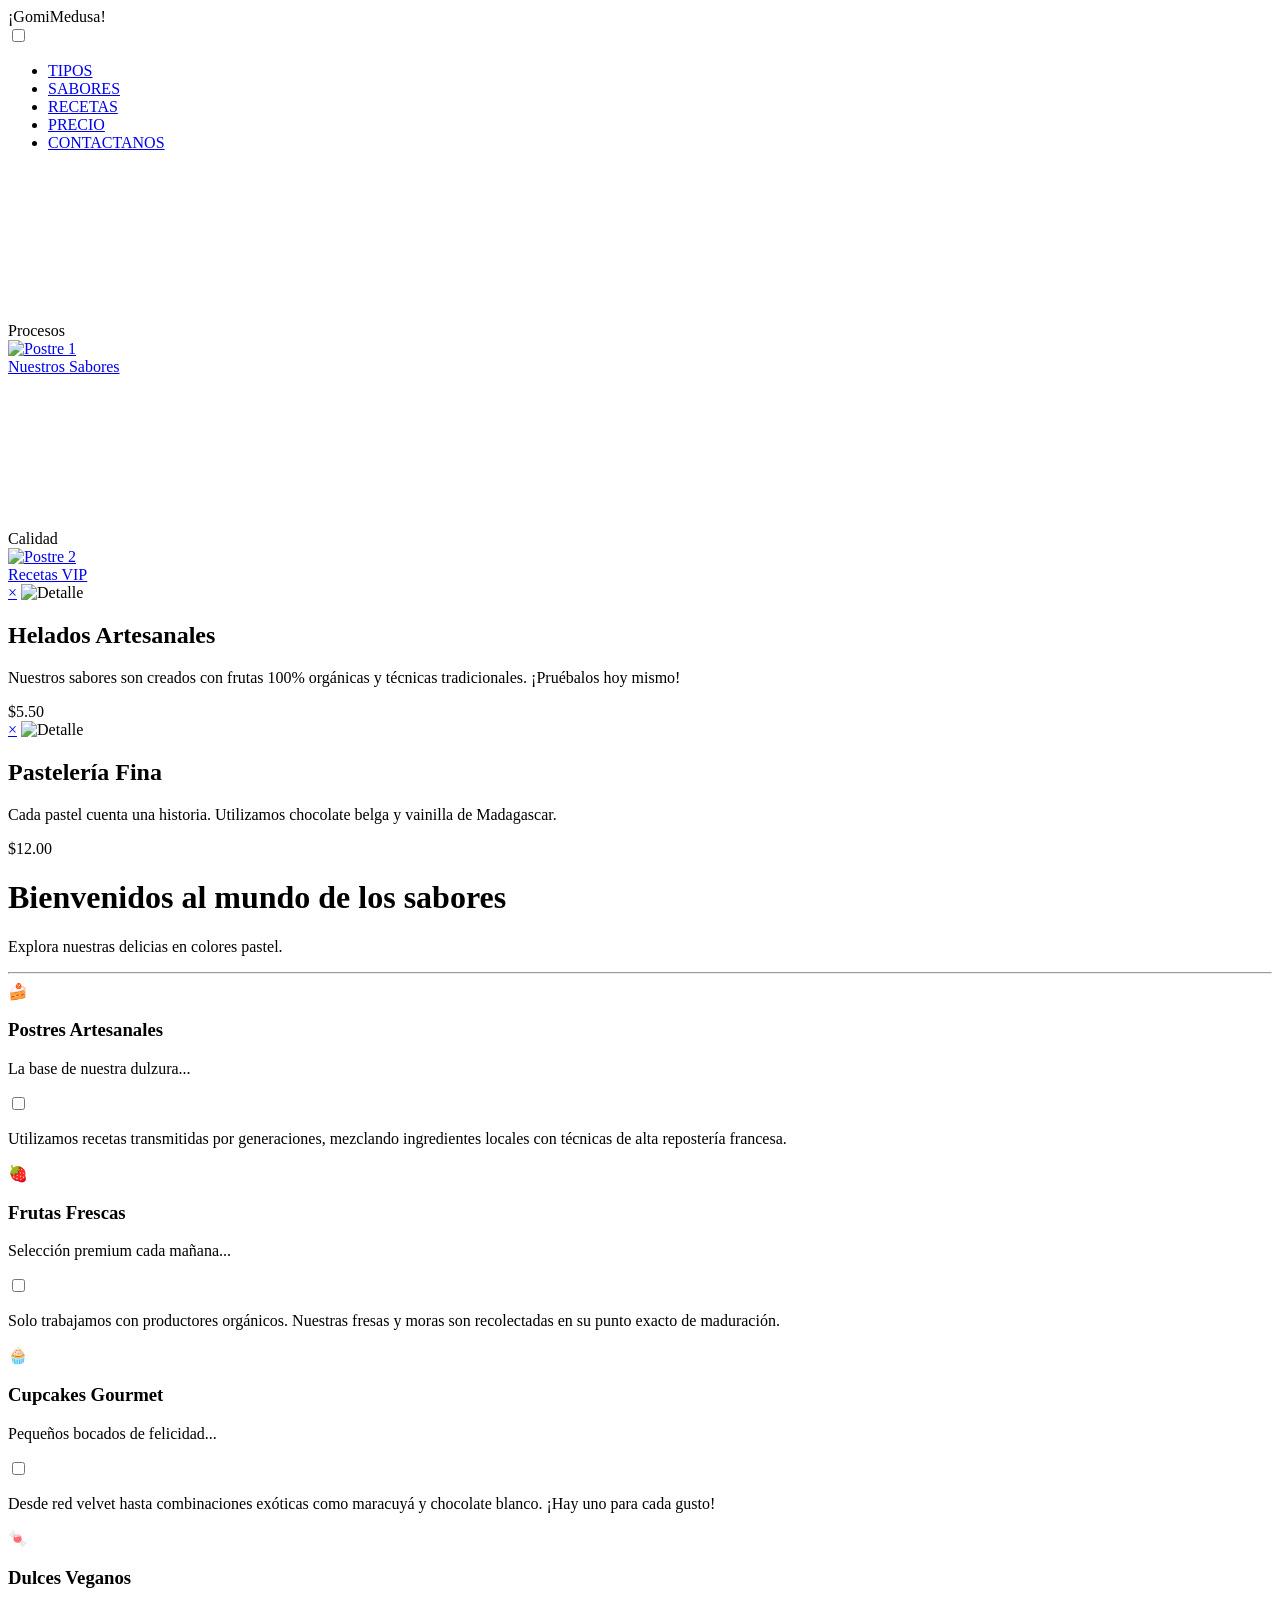
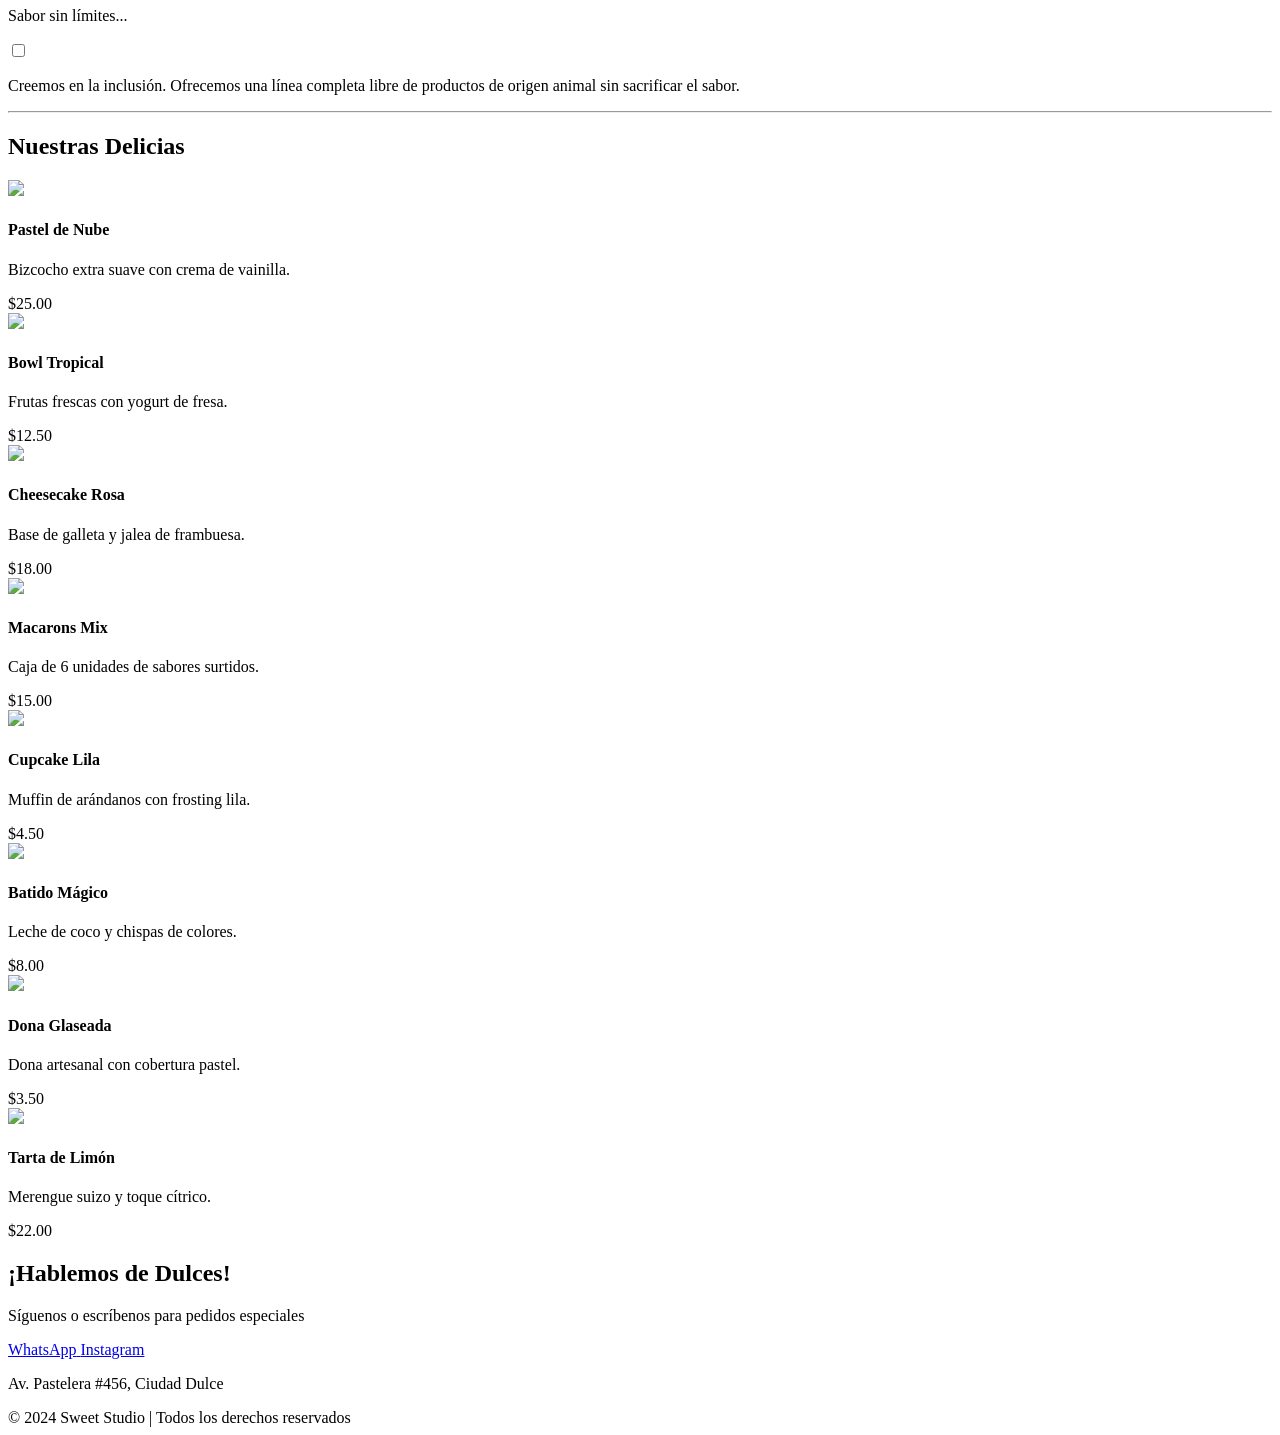
==== index.html @ b32e7e7f "Add files via upload" ====
<!DOCTYPE html>
<html lang="es">
<head>
    <meta charset="UTF-8">
    <meta name="viewport" content="width=device-width, initial-scale=1.0">
    <title>Menú Pastel Mágico</title>
    <link rel="stylesheet" href="styles.css">
    <!-- Importamos una fuente divertida de Google Fonts -->
    <link href="https://fonts.googleapis.com/css2?family=Fredoka+One&family=Quicksand:wght@500&display=swap" rel="stylesheet">
        <link rel="stylesheet" href="CSS/estilo.css">
    <link rel="stylesheet" href="CSS/banner.css">
    <link rel="stylesheet" href="CSS/menu.css">
    <link rel="stylesheet" href="CSS/hr.css">
    <link rel="stylesheet" href="CSS/piedepagina.css">
    <link rel="stylesheet" href="CSS/productos.css">
</head>
<body>

    <nav class="navbar">
        <div class="logo">¡GomiMedusa!</div>
        
        <!-- Checkbox para el menú móvil (Hack sin JS) -->
        <input type="checkbox" id="menu-toggle" class="menu-toggle">
        <label for="menu-toggle" class="hamburger">
            <span></span>
            <span></span>
            <span></span>
        </label>

        <ul class="nav-links">
            <li style="--i:1"><a href="#">TIPOS</a></li>
            <li style="--i:2"><a href="#">SABORES</a></li>
            <li style="--i:3"><a href="#">RECETAS</a></li>
            <li style="--i:4"><a href="#">PRECIO</a></li>
            <li style="--i:5"><a href="#" class="contact-btn">CONTACTANOS</a></li>
        </ul>
    </nav>


    <section class="banner-container">
    <div class="banner-item video-item">
        <video autoplay muted loop>
            <source src="videos/videoplayback (1).mp4" type="video/mp4">
        </video>
        <div class="overlay-text">Procesos</div>
    </div>

    <a href="#modal1" class="banner-item img-item">
        <img src="IMAGENES/AVQLX7PXYNBR5PNRM52OFJVUTY.jpg" alt="Postre 1">
        <div class="overlay-text">Nuestros Sabores</div>
    </a>

    <div class="banner-item video-item">
        <video autoplay muted loop>
            <source src="videos/videoplayback.mp4" type="video/mp4">
        </video>
        <div class="overlay-text">Calidad</div>
    </div>

    <a href="#modal2" class="banner-item img-item">
        <img src="IMAGENES/pick-and-mix-171342_1920.jpg" alt="Postre 2">
        <div class="overlay-text">Recetas VIP</div>
    </a>
</section>

<div id="modal1" class="modal-overlay">
    <div class="modal-content">
        <a href="#" class="close-btn">&times;</a>
        <img src="IMAGENES/AVQLX7PXYNBR5PNRM52OFJVUTY.jpg" alt="Detalle">
        <div class="modal-text">
            <h2>Helados Artesanales</h2>
            <p>Nuestros sabores son creados con frutas 100% orgánicas y técnicas tradicionales. ¡Pruébalos hoy mismo!</p>
            <span class="price-tag">$5.50</span>
        </div>
    </div>
</div>

<div id="modal2" class="modal-overlay">
    <div class="modal-content">
        <a href="#" class="close-btn">&times;</a>
        <img src="IMAGENES/pick-and-mix-171342_1920.jpg" alt="Detalle">
        <div class="modal-text">
            <h2>Pastelería Fina</h2>
            <p>Cada pastel cuenta una historia. Utilizamos chocolate belga y vainilla de Madagascar.</p>
            <span class="price-tag">$12.00</span>
        </div>
    </div>
</div>

    <header class="hero">
        <h1>Bienvenidos al mundo de los sabores</h1>
        <p>Explora nuestras delicias en colores pastel.</p>
    </header>

    <!-- Separador divertido -->
<hr class="separator-candy">

<!-- Sección de Información en Grilla -->
<section class="info-grid">
    <!-- Apartado 1 -->
    <div class="info-card">
        <div class="card-icon">🍰</div>
        <h3>Postres Artesanales</h3>
        <p class="preview-text">La base de nuestra dulzura...</p>
        
        <input type="checkbox" id="read-more-1" class="read-more-state">
        <div class="more-content">
            <p>Utilizamos recetas transmitidas por generaciones, mezclando ingredientes locales con técnicas de alta repostería francesa.</p>
        </div>
        
        <label for="read-more-1" class="read-more-trigger"></label>
    </div>

    <!-- Apartado 2 -->
    <div class="info-card">
        <div class="card-icon">🍓</div>
        <h3>Frutas Frescas</h3>
        <p class="preview-text">Selección premium cada mañana...</p>
        
        <input type="checkbox" id="read-more-2" class="read-more-state">
        <div class="more-content">
            <p>Solo trabajamos con productores orgánicos. Nuestras fresas y moras son recolectadas en su punto exacto de maduración.</p>
        </div>
        
        <label for="read-more-2" class="read-more-trigger"></label>
    </div>

    <!-- Apartado 3 -->
    <div class="info-card">
        <div class="card-icon">🧁</div>
        <h3>Cupcakes Gourmet</h3>
        <p class="preview-text">Pequeños bocados de felicidad...</p>
        
        <input type="checkbox" id="read-more-3" class="read-more-state">
        <div class="more-content">
            <p>Desde red velvet hasta combinaciones exóticas como maracuyá y chocolate blanco. ¡Hay uno para cada gusto!</p>
        </div>
        
        <label for="read-more-3" class="read-more-trigger"></label>
    </div>

    <!-- Apartado 4 -->
    <div class="info-card">
        <div class="card-icon">🍬</div>
        <h3>Dulces Veganos</h3>
        <p class="preview-text">Sabor sin límites...</p>
        
        <input type="checkbox" id="read-more-4" class="read-more-state">
        <div class="more-content">
            <p>Creemos en la inclusión. Ofrecemos una línea completa libre de productos de origen animal sin sacrificar el sabor.</p>
        </div>
        
        <label for="read-more-4" class="read-more-trigger"></label>
    </div>
</section>
    <!-- Separador divertido -->
<hr class="separator-candy">

<section class="product-showcase">
    <h2 class="section-title">Nuestras Delicias</h2>
    
    <div class="products-grid">
        <!-- Producto 1 -->
        <div class="product-card">
            <div class="product-img">
                <img src="IMAGENES/gomi asidas.jpg">
            </div>
            <div class="product-info">
                <h4>Pastel de Nube</h4>
                <p>Bizcocho extra suave con crema de vainilla.</p>
                <span class="price">$25.00</span>
            </div>
        </div>

        <!-- Producto 2 -->
        <div class="product-card">
            <div class="product-img">
                <img src="IMAGENES/gomi azucar.jpg">
            </div>
            <div class="product-info">
                <h4>Bowl Tropical</h4>
                <p>Frutas frescas con yogurt de fresa.</p>
                <span class="price">$12.50</span>
            </div>
        </div>

        <!-- Producto 3 -->
        <div class="product-card">
            <div class="product-img">
                <img src="IMAGENES/gomi chamoy.jpg">
            </div>
            <div class="product-info">
                <h4>Cheesecake Rosa</h4>
                <p>Base de galleta y jalea de frambuesa.</p>
                <span class="price">$18.00</span>
            </div>
        </div>

        <!-- Producto 4 -->
        <div class="product-card">
            <div class="product-img">
                <img src="IMAGENES/gomi enchiladas.jpg">
            </div>
            <div class="product-info">
                <h4>Macarons Mix</h4>
                <p>Caja de 6 unidades de sabores surtidos.</p>
                <span class="price">$15.00</span>
            </div>
        </div>

        <!-- Producto 5 -->
        <div class="product-card">
            <div class="product-img">
                <img src="IMAGENES/gomi panditas.jpg">
            </div>
            <div class="product-info">
                <h4>Cupcake Lila</h4>
                <p>Muffin de arándanos con frosting lila.</p>
                <span class="price">$4.50</span>
            </div>
        </div>

        <!-- Producto 6 -->
        <div class="product-card">
            <div class="product-img">
                <img src="IMAGENES/gomi pelables.jpg">
            </div>
            <div class="product-info">
                <h4>Batido Mágico</h4>
                <p>Leche de coco y chispas de colores.</p>
                <span class="price">$8.00</span>
            </div>
        </div>

        <!-- Producto 7 -->
        <div class="product-card">
            <div class="product-img">
                <img src="IMAGENES/gomi pinguino.jpg">
            </div>
            <div class="product-info">
                <h4>Dona Glaseada</h4>
                <p>Dona artesanal con cobertura pastel.</p>
                <span class="price">$3.50</span>
            </div>
        </div>

        <!-- Producto 8 -->
        <div class="product-card">
            <div class="product-img">
                <img src="IMAGENES/gomi rueda.jpg">
            </div>
            <div class="product-info">
                <h4>Tarta de Limón</h4>
                <p>Merengue suizo y toque cítrico.</p>
                <span class="price">$22.00</span>
            </div>
        </div>
    </div>
</section>

<footer class="footer-social">
        <div class="footer-content">
            <h2 class="footer-title">¡Hablemos de Dulces!</h2>
            <p>Síguenos o escríbenos para pedidos especiales</p>
            
            <div class="social-grid">
                <!-- WhatsApp -->
                <a href="https://wa.me/1234567890" target="_blank" class="social-bubble whatsapp">
                    <i class="fab fa-whatsapp"></i>
                    <span>WhatsApp</span>
                </a>

                <!-- Instagram -->
                <a href="https://instagram.com/tu_usuario" target="_blank" class="social-bubble instagram">
                    <i class="fab fa-instagram"></i>
                    <span>Instagram</span>
                </a>
            </div>
            
            <div class="footer-info">
                <p><i class="fas fa-map-marker-alt"></i> Av. Pastelera #456, Ciudad Dulce</p>
            </div>
        </div>
        
        <div class="footer-copy">
            &copy; 2024 Sweet Studio | Todos los derechos reservados
        </div>
    </footer>

</body>
</html>
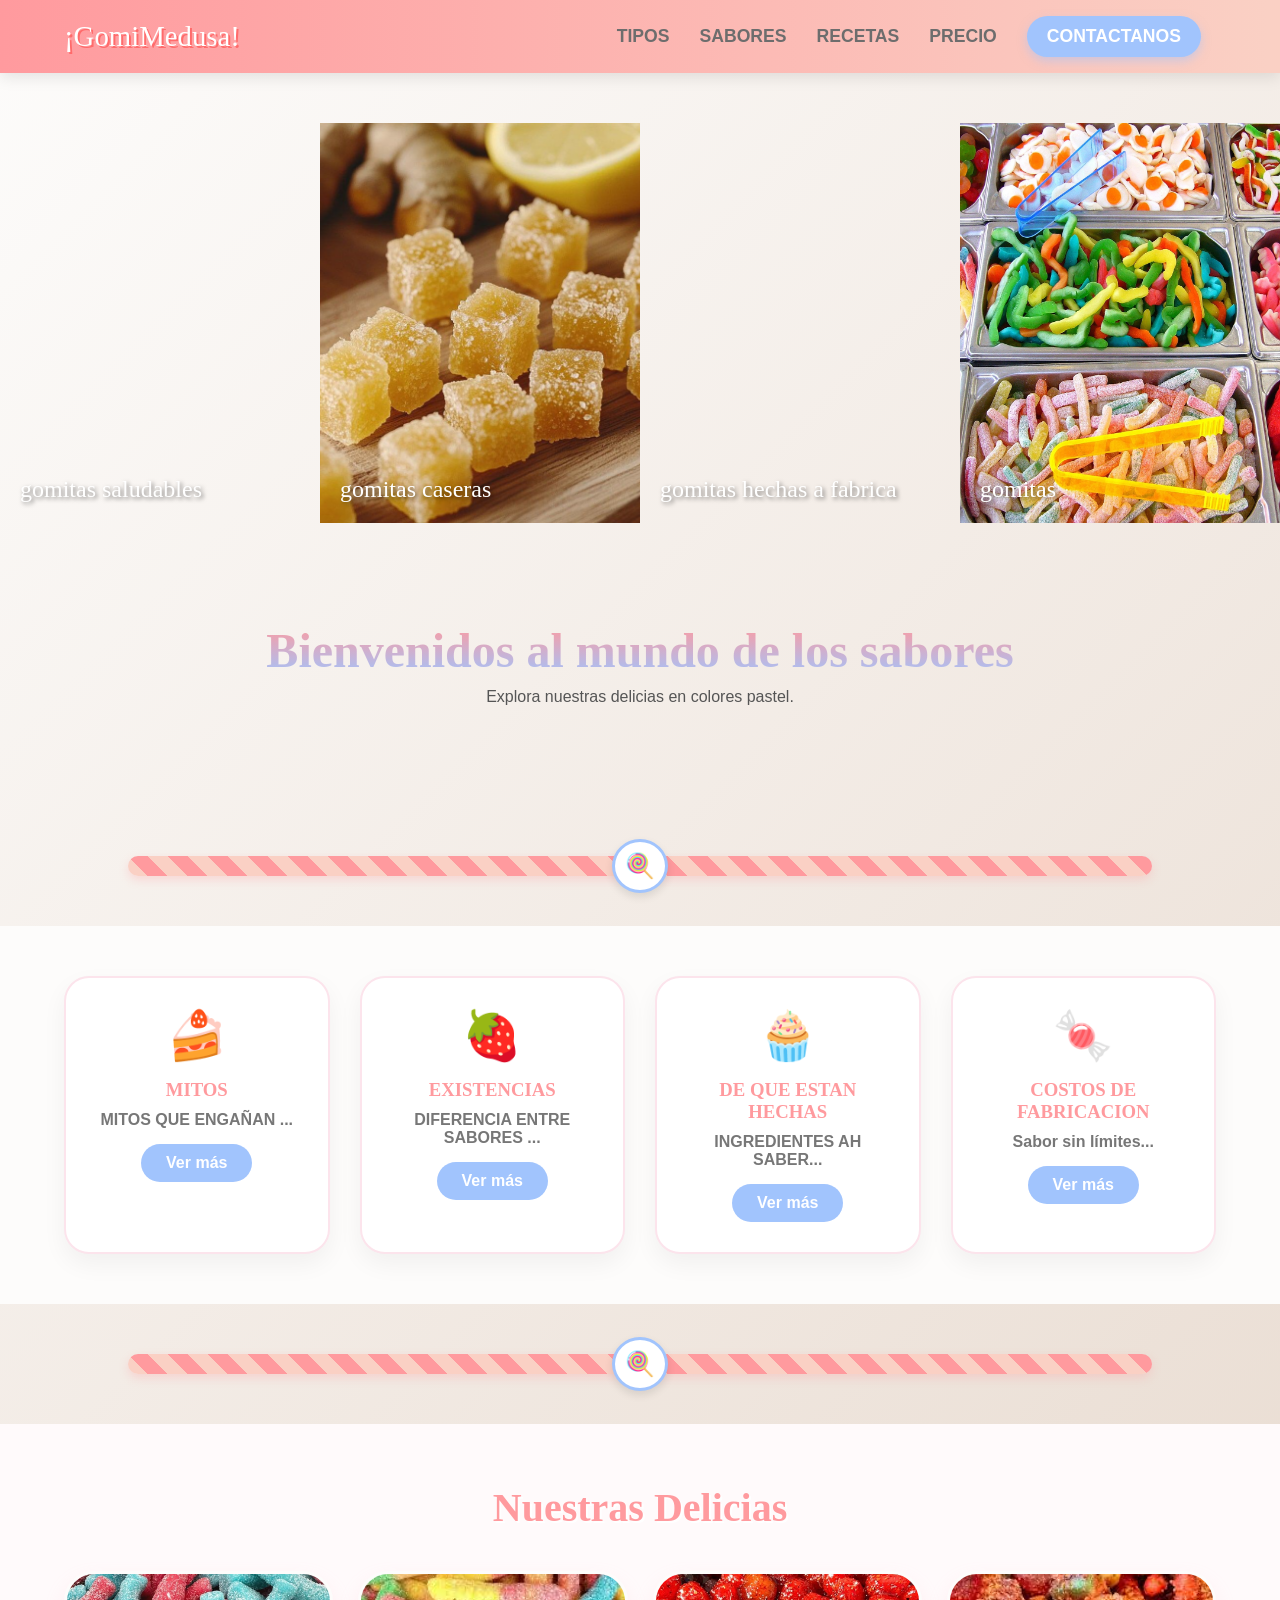
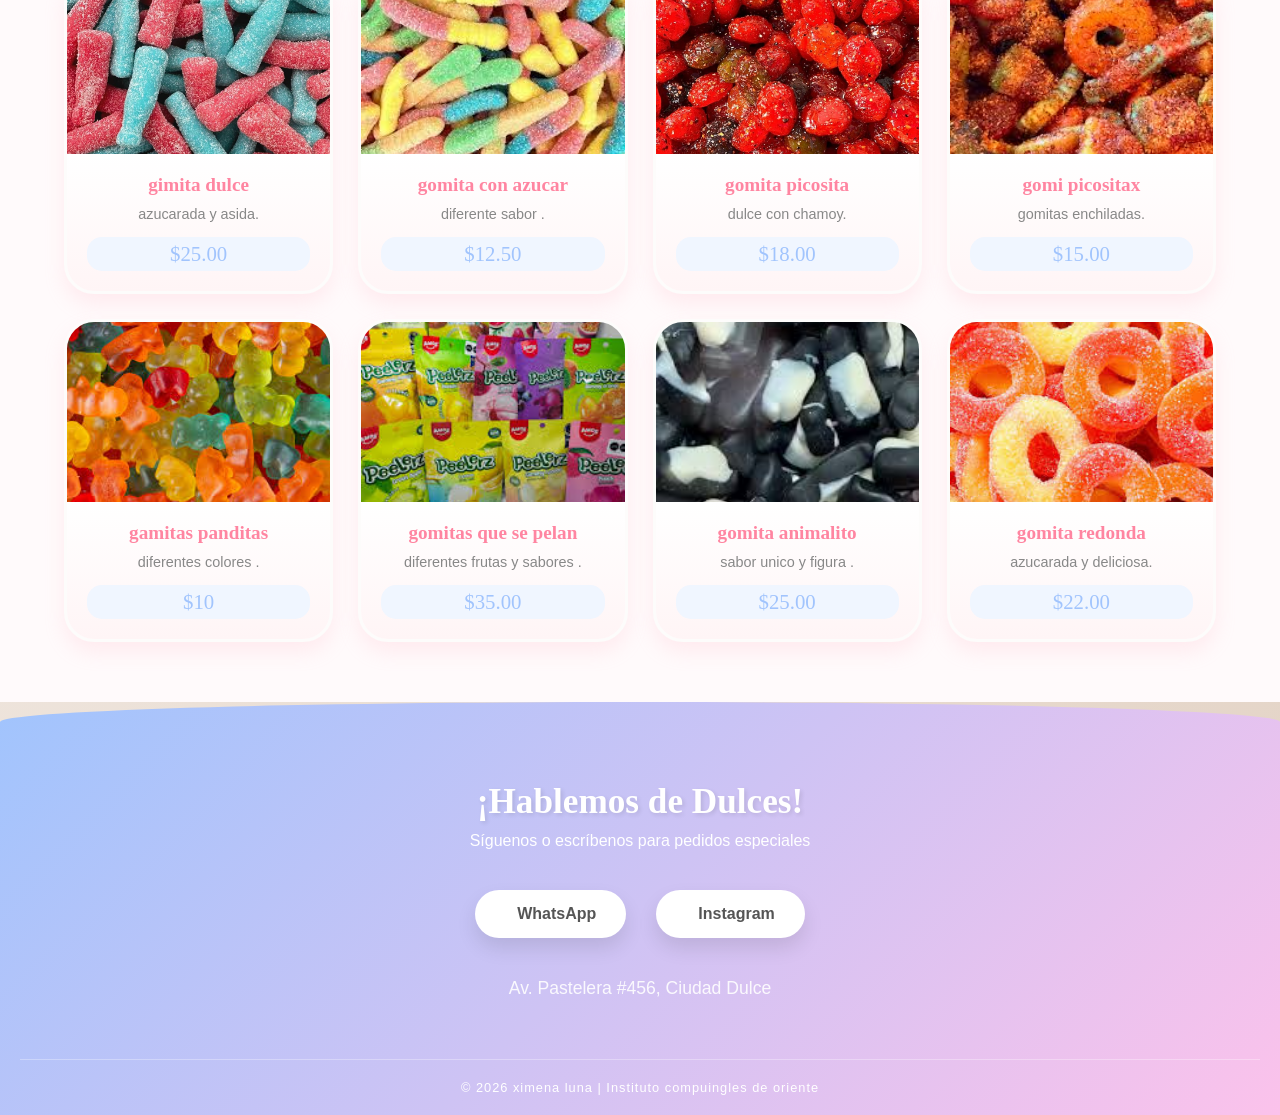
==== commit e7297afb: "Add files via upload" ====
--- a/index.html
+++ b/index.html
@@ -42,24 +42,24 @@
         <video autoplay muted loop>
             <source src="videos/videoplayback (1).mp4" type="video/mp4">
         </video>
-        <div class="overlay-text">Procesos</div>
+        <div class="overlay-text">gomitas saludables</div>
     </div>
 
     <a href="#modal1" class="banner-item img-item">
         <img src="IMAGENES/AVQLX7PXYNBR5PNRM52OFJVUTY.jpg" alt="Postre 1">
-        <div class="overlay-text">Nuestros Sabores</div>
+        <div class="overlay-text">gomitas caseras</div>
     </a>
 
     <div class="banner-item video-item">
         <video autoplay muted loop>
-            <source src="videos/videoplayback.mp4" type="video/mp4">
+            <source src="videos/videoplayback (6).mp4" type="video/mp4">
         </video>
-        <div class="overlay-text">Calidad</div>
+        <div class="overlay-text">gomitas hechas a fabrica</div>
     </div>
 
     <a href="#modal2" class="banner-item img-item">
         <img src="IMAGENES/pick-and-mix-171342_1920.jpg" alt="Postre 2">
-        <div class="overlay-text">Recetas VIP</div>
+        <div class="overlay-text">gomitas</div>
     </a>
 </section>
 
@@ -68,9 +68,8 @@
         <a href="#" class="close-btn">&times;</a>
         <img src="IMAGENES/AVQLX7PXYNBR5PNRM52OFJVUTY.jpg" alt="Detalle">
         <div class="modal-text">
-            <h2>Helados Artesanales</h2>
-            <p>Nuestros sabores son creados con frutas 100% orgánicas y técnicas tradicionales. ¡Pruébalos hoy mismo!</p>
-            <span class="price-tag">$5.50</span>
+            <h2>gomitas saludables</h2>
+            <p>Las gomitas nutritivas son suplementos masticables elaborados con grenetina o pectina vegetal</p>
         </div>
     </div>
 </div>
@@ -80,9 +79,8 @@
         <a href="#" class="close-btn">&times;</a>
         <img src="IMAGENES/pick-and-mix-171342_1920.jpg" alt="Detalle">
         <div class="modal-text">
-            <h2>Pastelería Fina</h2>
-            <p>Cada pastel cuenta una historia. Utilizamos chocolate belga y vainilla de Madagascar.</p>
-            <span class="price-tag">$12.00</span>
+            <h2>gomitas</h2>
+            <p>las gomitas son un dulce mas popular fabricadas principalmemte con grenetina,jarabes frutales.</p>
         </div>
     </div>
 </div>
@@ -100,12 +98,18 @@
     <!-- Apartado 1 -->
     <div class="info-card">
         <div class="card-icon">🍰</div>
-        <h3>Postres Artesanales</h3>
-        <p class="preview-text">La base de nuestra dulzura...</p>
+        <h3>MITOS</h3>
+        <p class="preview-text">MITOS QUE ENGAÑAN ...</p>
         
         <input type="checkbox" id="read-more-1" class="read-more-state">
         <div class="more-content">
-            <p>Utilizamos recetas transmitidas por generaciones, mezclando ingredientes locales con técnicas de alta repostería francesa.</p>
+            <p>ESTAN HECHAS DE HERRADURAS,PEZUÑAS Y CUERNOS DE CABALLO.</p>
+
+            <p>SI TE TRAGAS UNA GOMITA SE TE PEGA EN EL ESTOMAGO POR AÑOS.</p>
+
+            <P>EL COLOR ROJO SE SACA DE ESCARABAJOS MACHACADOS.</P>
+
+            <P>NINGUNA GOMITA ES APTA PARA VEGETARIANOS.</P>
         </div>
         
         <label for="read-more-1" class="read-more-trigger"></label>
@@ -114,12 +118,18 @@
     <!-- Apartado 2 -->
     <div class="info-card">
         <div class="card-icon">🍓</div>
-        <h3>Frutas Frescas</h3>
-        <p class="preview-text">Selección premium cada mañana...</p>
+        <h3>EXISTENCIAS</h3>
+        <p class="preview-text">DIFERENCIA ENTRE SABORES ...</p>
         
         <input type="checkbox" id="read-more-2" class="read-more-state">
         <div class="more-content">
-            <p>Solo trabajamos con productores orgánicos. Nuestras fresas y moras son recolectadas en su punto exacto de maduración.</p>
+            <p>CLASICAS DE GRENETINA.</p>
+
+            <P>DE PECTINA O ALMIDON.</P>
+
+            <P>ACIDITAS/SOUR.</P>
+
+            <P>ENCHILADAS.</P>
         </div>
         
         <label for="read-more-2" class="read-more-trigger"></label>
@@ -128,12 +138,18 @@
     <!-- Apartado 3 -->
     <div class="info-card">
         <div class="card-icon">🧁</div>
-        <h3>Cupcakes Gourmet</h3>
-        <p class="preview-text">Pequeños bocados de felicidad...</p>
+        <h3>DE QUE ESTAN HECHAS </h3>
+        <p class="preview-text">INGREDIENTES AH SABER...</p>
         
         <input type="checkbox" id="read-more-3" class="read-more-state">
         <div class="more-content">
-            <p>Desde red velvet hasta combinaciones exóticas como maracuyá y chocolate blanco. ¡Hay uno para cada gusto!</p>
+            <p>GRENETINA</p>
+
+            <p>AZUCAR Y JARABE DE MAIZ.</p>
+
+            <p>AGUA.</p>
+
+            <P>ACIDO CITRICO O MALIACO.</P>
         </div>
         
         <label for="read-more-3" class="read-more-trigger"></label>
@@ -142,7 +158,7 @@
     <!-- Apartado 4 -->
     <div class="info-card">
         <div class="card-icon">🍬</div>
-        <h3>Dulces Veganos</h3>
+        <h3>COSTOS DE FABRICACION </h3>
         <p class="preview-text">Sabor sin límites...</p>
         
         <input type="checkbox" id="read-more-4" class="read-more-state">
@@ -166,8 +182,8 @@
                 <img src="IMAGENES/gomi asidas.jpg">
             </div>
             <div class="product-info">
-                <h4>Pastel de Nube</h4>
-                <p>Bizcocho extra suave con crema de vainilla.</p>
+                <h4>gimita dulce </h4>
+                <p>azucarada y asida.</p>
                 <span class="price">$25.00</span>
             </div>
         </div>
@@ -178,8 +194,8 @@
                 <img src="IMAGENES/gomi azucar.jpg">
             </div>
             <div class="product-info">
-                <h4>Bowl Tropical</h4>
-                <p>Frutas frescas con yogurt de fresa.</p>
+                <h4>gomita con azucar</h4>
+                <p>diferente sabor .</p>
                 <span class="price">$12.50</span>
             </div>
         </div>
@@ -190,8 +206,8 @@
                 <img src="IMAGENES/gomi chamoy.jpg">
             </div>
             <div class="product-info">
-                <h4>Cheesecake Rosa</h4>
-                <p>Base de galleta y jalea de frambuesa.</p>
+                <h4>gomita picosita</h4>
+                <p>dulce con chamoy.</p>
                 <span class="price">$18.00</span>
             </div>
         </div>
@@ -202,8 +218,8 @@
                 <img src="IMAGENES/gomi enchiladas.jpg">
             </div>
             <div class="product-info">
-                <h4>Macarons Mix</h4>
-                <p>Caja de 6 unidades de sabores surtidos.</p>
+                <h4>gomi picositax</h4>
+                <p> gomitas enchiladas.</p>
                 <span class="price">$15.00</span>
             </div>
         </div>
@@ -214,9 +230,9 @@
                 <img src="IMAGENES/gomi panditas.jpg">
             </div>
             <div class="product-info">
-                <h4>Cupcake Lila</h4>
-                <p>Muffin de arándanos con frosting lila.</p>
-                <span class="price">$4.50</span>
+                <h4>gamitas panditas</h4>
+                <p>diferentes colores .</p>
+                <span class="price">$10</span>
             </div>
         </div>
 
@@ -226,9 +242,9 @@
                 <img src="IMAGENES/gomi pelables.jpg">
             </div>
             <div class="product-info">
-                <h4>Batido Mágico</h4>
-                <p>Leche de coco y chispas de colores.</p>
-                <span class="price">$8.00</span>
+                <h4>gomitas que se pelan</h4>
+                <p>diferentes frutas y sabores .</p>
+                <span class="price">$35.00</span>
             </div>
         </div>
 
@@ -238,9 +254,9 @@
                 <img src="IMAGENES/gomi pinguino.jpg">
             </div>
             <div class="product-info">
-                <h4>Dona Glaseada</h4>
-                <p>Dona artesanal con cobertura pastel.</p>
-                <span class="price">$3.50</span>
+                <h4>gomita animalito</h4>
+                <p>sabor unico y figura .</p>
+                <span class="price">$25.00</span>
             </div>
         </div>
 
@@ -250,14 +266,17 @@
                 <img src="IMAGENES/gomi rueda.jpg">
             </div>
             <div class="product-info">
-                <h4>Tarta de Limón</h4>
-                <p>Merengue suizo y toque cítrico.</p>
+                <h4>gomita redonda</h4>
+                <p>azucarada y deliciosa.</p>
                 <span class="price">$22.00</span>
             </div>
         </div>
     </div>
 </section>
 
+
+
+</body>
 <footer class="footer-social">
         <div class="footer-content">
             <h2 class="footer-title">¡Hablemos de Dulces!</h2>
@@ -283,9 +302,7 @@
         </div>
         
         <div class="footer-copy">
-            &copy; 2024 Sweet Studio | Todos los derechos reservados
+            &copy; 2026 ximena luna | Instituto compuingles de oriente
         </div>
     </footer>
-
-</body>
 </html>
--- a/CSS/estilo.css
+++ b/CSS/estilo.css
@@ -0,0 +1,105 @@
+/* --- SECCIÓN GRILLA DE INFORMACIÓN --- */
+.info-grid {
+    display: grid;
+    grid-template-columns: repeat(auto-fit, minmax(250px, 1fr));
+    gap: 30px;
+    padding: 50px 5%;
+    background-color: #fdfcfb;
+}
+
+.info-card {
+    background: white;
+    padding: 30px;
+    border-radius: 25px;
+    text-align: center;
+    box-shadow: 0 10px 25px rgba(0,0,0,0.05);
+    border: 2px solid #fce4ec;
+    transition: transform 0.3s ease;
+    position: relative;
+}
+
+.info-card:hover {
+    transform: translateY(-5px);
+}
+
+.card-icon {
+    font-size: 3rem;
+    margin-bottom: 15px;
+}
+
+.info-card h3 {
+    font-family: 'Fredoka One', cursive;
+    color: #ff9a9e;
+    margin-bottom: 10px;
+}
+
+.preview-text {
+    color: #777;
+    font-weight: bold;
+}
+
+/* --- LÓGICA VER MÁS (SIN JS) --- */
+
+/* Escondemos el checkbox real */
+.read-more-state {
+    display: none;
+}
+
+/* Contenido oculto por defecto */
+.more-content {
+    max-height: 0;
+    overflow: hidden;
+    transition: max-height 0.5s cubic-bezier(0, 1, 0, 1);
+    color: #666;
+    font-size: 0.95rem;
+    line-height: 1.6;
+}
+
+/* Botón personalizado usando el Label */
+.read-more-trigger {
+    display: inline-block;
+    cursor: pointer;
+    color: white;
+    background: #a1c4fd;
+    padding: 10px 25px;
+    border-radius: 50px;
+    margin-top: 15px;
+    font-weight: bold;
+    transition: all 0.3s ease;
+}
+
+/* Cambiar texto del botón usando pseudo-elementos */
+.read-more-trigger::before {
+    content: "Ver más";
+}
+
+.read-more-trigger:hover {
+    background: #ff9a9e;
+    box-shadow: 0 4px 12px rgba(255, 154, 158, 0.4);
+}
+
+/* CUANDO EL CHECKBOX ESTÁ MARCADO (Estado Activo) */
+
+/* 1. Mostramos el contenido */
+.read-more-state:checked ~ .more-content {
+    max-height: 500px; /* Un valor lo suficientemente alto */
+    padding-top: 15px;
+    transition: max-height 0.5s ease-in;
+}
+
+/* 2. Cambiamos el texto del botón a "Ver menos" */
+.read-more-state:checked ~ .read-more-trigger::before {
+    content: "Ver menos";
+}
+
+/* 3. Estilo opcional para el botón cuando está abierto */
+.read-more-state:checked ~ .read-more-trigger {
+    background: #fbc2eb;
+}
+
+/* Responsividad extra */
+@media (max-width: 600px) {
+    .info-grid {
+        grid-template-columns: 1fr;
+    }
+}
--- a/CSS/banner.css
+++ b/CSS/banner.css
@@ -0,0 +1,147 @@
+/* --- SECCIÓN BANNER --- */
+.banner-container {
+    display: flex;
+    flex-wrap: wrap;
+    width: 100%;
+    height: 400px;
+    margin-top: 50px;
+    overflow: hidden;
+}
+
+.banner-item {
+    flex: 1;
+    min-width: 250px;
+    height: 100%;
+    position: relative;
+    overflow: hidden;
+    cursor: pointer;
+    text-decoration: none;
+}
+
+/* Estilo para videos */
+.banner-item video {
+    width: 100%;
+    height: 100%;
+    object-fit: cover;
+}
+
+/* Estilo para imágenes */
+.banner-item img {
+    width: 100%;
+    height: 100%;
+    object-fit: cover;
+    transition: transform 0.6s cubic-bezier(0.25, 0.46, 0.45, 0.94);
+}
+
+/* Animación Hover Zoom */
+.banner-item:hover img {
+    transform: scale(1.2);
+}
+
+/* Texto sobre los elementos */
+.overlay-text {
+    position: absolute;
+    bottom: 20px;
+    left: 20px;
+    color: white;
+    font-family: 'Fredoka One', cursive;
+    font-size: 1.5rem;
+    text-shadow: 2px 2px 4px rgba(0,0,0,0.5);
+    z-index: 10;
+}
+
+/* --- SISTEMA DE MODAL (SIN JS) --- */
+.modal-overlay {
+    position: fixed;
+    top: 0;
+    left: 0;
+    width: 100%;
+    height: 100%;
+    background: rgba(0, 0, 0, 0.8);
+    display: flex;
+    justify-content: center;
+    align-items: center;
+    opacity: 0;
+    visibility: hidden;
+    transition: all 0.4s ease;
+    z-index: 2000;
+}
+
+/* Abrir modal cuando el ID coincide con el hash en la URL */
+.modal-overlay:target {
+    opacity: 1;
+    visibility: visible;
+}
+
+.modal-content {
+    background: white;
+    width: 90%;
+    max-width: 600px;
+    border-radius: 20px;
+    overflow: hidden;
+    position: relative;
+    transform: scale(0.7);
+    transition: all 0.4s ease;
+    display: flex;
+    flex-direction: column;
+}
+
+.modal-overlay:target .modal-content {
+    transform: scale(1);
+}
+
+.modal-content img {
+    width: 100%;
+    height: 250px;
+    object-fit: cover;
+}
+
+.modal-text {
+    padding: 30px;
+    text-align: center;
+}
+
+.modal-text h2 {
+    font-family: 'Fredoka One', cursive;
+    color: #ff9a9e;
+    margin-bottom: 15px;
+}
+
+.price-tag {
+    display: inline-block;
+    margin-top: 15px;
+    padding: 8px 20px;
+    background: #a1c4fd;
+    color: white;
+    border-radius: 50px;
+    font-weight: bold;
+}
+
+/* Botón cerrar */
+.close-btn {
+    position: absolute;
+    top: 15px;
+    right: 20px;
+    font-size: 30px;
+    text-decoration: none;
+    color: #333;
+    z-index: 100;
+    line-height: 1;
+}
+
+/* Responsividad para el Banner */
+@media (max-width: 768px) {
+    .banner-container {
+        height: auto;
+    }
+    .banner-item {
+        flex: 1 0 50%; /* 2 columnas en tablets */
+        height: 250px;
+    }
+}
+
+@media (max-width: 480px) {
+    .banner-item {
+        flex: 1 0 100%; /* 1 columna en móviles */
+    }
+}
--- a/CSS/menu.css
+++ b/CSS/menu.css
@@ -0,0 +1,175 @@
+/* Configuración General */
+* {
+    margin: 0;
+    padding: 0;
+    box-sizing: border-box;
+}
+
+body {
+    font-family: 'Quicksand', sans-serif;
+    background: linear-gradient(135deg, #fdfcfb 0%, #e2d1c3 100%);
+    min-height: 100vh;
+}
+
+/* Navbar Estilo Pastel */
+.navbar {
+    display: flex;
+    justify-content: space-between;
+    align-items: center;
+    padding: 1rem 5%;
+    background: linear-gradient(90deg, #ff9a9e 0%, #fad0c4 99%, #fad0c4 100%);
+    box-shadow: 0 4px 15px rgba(0,0,0,0.1);
+    position: sticky;
+    top: 0;
+    z-index: 1000;
+}
+
+.logo {
+    font-family: 'Fredoka One', cursive;
+    font-size: 1.8rem;
+    color: white;
+    text-shadow: 2px 2px #ff6b6b;
+    animation: fadeInDown 0.8s ease-out;
+}
+
+/* Enlaces del Menú (ESCRITORIO - Con animación restaurada) */
+.nav-links {
+    display: flex;
+    list-style: none;
+    align-items: center;
+}
+
+.nav-links li {
+    margin: 0 15px;
+    /* RESTAURADA: Animación escalonada usando tu variable --i del HTML */
+    animation: fadeInRight 0.5s ease forwards;
+    animation-delay: calc(var(--i) * 0.1s);
+    opacity: 0;
+}
+
+.nav-links a {
+    text-decoration: none;
+    color: #6d6d6d;
+    font-weight: bold;
+    font-size: 1.1rem;
+    display: inline-block;
+    transition: all 0.3s ease;
+}
+
+.nav-links a:hover {
+    color: #ff6b6b;
+    transform: scale(1.1);
+}
+
+.contact-btn {
+    background-color: #a1c4fd;
+    padding: 10px 20px;
+    border-radius: 50px;
+    color: white !important;
+    box-shadow: 0 4px 10px rgba(161, 196, 253, 0.5);
+}
+
+.contact-btn:hover {
+    background-color: #c2e9fb;
+    box-shadow: 0 6px 15px rgba(161, 196, 253, 0.8);
+}
+
+/* Menú Hamburguesa (Oculto en PC) */
+.menu-toggle {
+    display: none;
+}
+
+.hamburger {
+    display: none;
+    cursor: pointer;
+    flex-direction: column;
+    gap: 5px;
+    z-index: 1001;
+}
+
+.hamburger span {
+    width: 30px;
+    height: 4px;
+    background-color: white;
+    border-radius: 10px;
+    transition: 0.3s;
+}
+
+/* Animaciones */
+@keyframes fadeInDown {
+    from { opacity: 0; transform: translateY(-20px); }
+    to { opacity: 1; transform: translateY(0); }
+}
+
+/* Corregida para que termine en su lugar (0) y no mueva el menú a un costado */
+@keyframes fadeInRight {
+    from { opacity: 0; transform: translateX(20px); }
+    to { opacity: 1; transform: translateX(0); }
+}
+
+/* RESPONSIVIDAD (Móvil y Tablets) con Animación Fluida */
+@media (max-width: 768px) {
+    .hamburger {
+        display: flex; /* Muestra las tres rayitas en móvil */
+    }
+
+    .nav-links {
+        position: absolute;
+        top: 100%; /* Se despliega justo debajo de la barra */
+        right: 0;
+        left: 0;
+        width: 100%;
+        flex-direction: column;
+        background: rgba(255, 255, 255, 0.98);
+        text-align: center;
+        padding: 20px 0;
+        border-radius: 0 0 20px 20px;
+        box-shadow: 0 10px 20px rgba(0,0,0,0.15);
+
+        /* --- ANIMACIÓN FLUIDA --- */
+        opacity: 0;
+        visibility: hidden;
+        transform: translateY(-20px); /* Empieza un poco más arriba */
+        transition: all 0.4s ease-in-out; /* Controla la velocidad de la transición */
+    }
+
+    .nav-links li {
+        margin: 15px 0;
+        opacity: 1; /* Forzamos visibilidad de los elementos dentro de la lista */
+        animation: none; /* Quitamos la animación de escritorio que los rompía */
+    }
+
+    /* --- ESTADO ACTIVO (Cuando se da clic al menú hamburguesa) --- */
+    .menu-toggle:checked ~ .nav-links {
+        opacity: 1;
+        visibility: visible;
+        transform: translateY(0); /* Se desliza suavemente hacia abajo a su posición original */
+    }
+    
+    /* Animación de las tres líneas convirtiéndose en X */
+    .menu-toggle:checked ~ .hamburger span:nth-child(1) {
+        transform: rotate(45deg) translate(5px, 5px);
+    }
+    .menu-toggle:checked ~ .hamburger span:nth-child(2) {
+        opacity: 0;
+    }
+    .menu-toggle:checked ~ .hamburger span:nth-child(3) {
+        transform: rotate(-45deg) translate(6px, -6px);
+    }
+}
+
+/* Estilos del Hero */
+.hero {
+    text-align: center;
+    padding: 100px 20px;
+    color: #555;
+}
+
+.hero h1 {
+    font-family: 'Fredoka One', cursive;
+    font-size: 3rem;
+    background: -webkit-linear-gradient(#ff9a9e, #a1c4fd);
+    -webkit-background-clip: text;
+    -webkit-text-fill-color: transparent;
+    margin-bottom: 10px;
+}
--- a/CSS/hr.css
+++ b/CSS/hr.css
@@ -0,0 +1,60 @@
+/* Estilo para la etiqueta HR divertida */
+.separator-candy {
+    border: none;                /* Quitamos la línea por defecto */
+    height: 20px;               /* Le damos grosor */
+    margin: 50px auto;          /* Espaciado arriba y abajo */
+    width: 80%;                 /* Ancho del separador */
+    background-image: linear-gradient(
+        45deg, 
+        #ff9a9e 25%, 
+        #fad0c4 25%, 
+        #fad0c4 50%, 
+        #ff9a9e 50%, 
+        #ff9a9e 75%, 
+        #fad0c4 75%, 
+        #fad0c4 100%
+    );
+    background-size: 40px 40px; /* Tamaño del patrón de rayas */
+    border-radius: 50px;        /* Bordes redondeados */
+    box-shadow: 0 4px 10px rgba(255, 154, 158, 0.3);
+    position: relative;
+    overflow: visible;
+    animation: slideStripes 2s linear infinite; /* Animación de movimiento */
+}
+
+/* El elemento decorativo circular en el centro */
+.separator-candy::after {
+    content: "🍭";              /* Un emoji o podrías usar un icono */
+    position: absolute;
+    left: 50%;
+    top: 50%;
+    transform: translate(-50%, -50%);
+    background: white;
+    padding: 10px;
+    border-radius: 50%;
+    font-size: 1.5rem;
+    box-shadow: 0 4px 8px rgba(0,0,0,0.1);
+    border: 3px solid #a1c4fd;
+}
+
+/* Animación para que las rayas del caramelo se muevan */
+@keyframes slideStripes {
+    from {
+        background-position: 0 0;
+    }
+    to {
+        background-position: 40px 0;
+    }
+}
+
+/* Ajuste para móviles */
+@media (max-width: 480px) {
+    .separator-candy {
+        width: 90%;
+        height: 15px;
+    }
+    .separator-candy::after {
+        font-size: 1.2rem;
+        padding: 5px;
+    }
+}
--- a/CSS/piedepagina.css
+++ b/CSS/piedepagina.css
@@ -0,0 +1,98 @@
+/* --- FOOTER CON LOGOS SOCIALES --- */
+.footer-social {
+    /* Degradado pastel suave de azul a rosa */
+    background: linear-gradient(135deg, #a1c4fd 0%, #fbc2eb 100%);
+    padding: 80px 20px 20px 20px;
+    text-align: center;
+    font-family: 'Quicksand', sans-serif;
+    color: white;
+    border-top-left-radius: 50% 20px; /* Efecto curva superior */
+    border-top-right-radius: 50% 20px;
+}
+
+.footer-title {
+    font-family: 'Fredoka One', cursive;
+    font-size: 2.2rem;
+    margin-bottom: 10px;
+    text-shadow: 2px 2px 4px rgba(0,0,0,0.1);
+}
+
+.social-grid {
+    display: flex;
+    justify-content: center;
+    gap: 30px;
+    margin: 40px 0;
+}
+
+/* Burbujas Sociales */
+.social-bubble {
+    text-decoration: none;
+    color: #555;
+    background: white;
+    padding: 15px 30px;
+    border-radius: 50px;
+    display: flex;
+    align-items: center;
+    gap: 12px;
+    font-weight: bold;
+    box-shadow: 0 10px 20px rgba(0,0,0,0.1);
+    transition: all 0.4s cubic-bezier(0.175, 0.885, 0.32, 1.275);
+    position: relative;
+    overflow: hidden;
+}
+
+/* Iconos */
+.social-bubble i {
+    font-size: 1.8rem;
+}
+
+/* Colores específicos de marca al hacer HOVER */
+.whatsapp:hover {
+    background-color: #25D366;
+    color: white;
+    transform: translateY(-10px) scale(1.1);
+}
+
+.instagram:hover {
+    background: radial-gradient(circle at 30% 107%, #fdf497 0%, #fdf497 5%, #fd5949 45%, #d6249f 60%, #285AEB 90%);
+    color: white;
+    transform: translateY(-10px) scale(1.1);
+}
+
+/* Animación de entrada para los botones */
+.social-bubble {
+    animation: bounceIn 1s ease;
+}
+
+@keyframes bounceIn {
+    0% { opacity: 0; transform: scale(0.3); }
+    50% { opacity: 1; transform: scale(1.05); }
+    70% { transform: scale(0.9); }
+    100% { transform: scale(1); }
+}
+
+.footer-info {
+    margin-top: 30px;
+    font-size: 1.1rem;
+    opacity: 0.9;
+}
+
+.footer-copy {
+    margin-top: 60px;
+    padding-top: 20px;
+    border-top: 1px solid rgba(255, 255, 255, 0.3);
+    font-size: 0.8rem;
+    letter-spacing: 1px;
+}
+
+/* Ajuste móvil */
+@media (max-width: 480px) {
+    .social-grid {
+        flex-direction: column;
+        align-items: center;
+    }
+    .social-bubble {
+        width: 200px;
+        justify-content: center;
+    }
+}
--- a/CSS/productos.css
+++ b/CSS/productos.css
@@ -0,0 +1,110 @@
+/* --- SECCIÓN GRILLA DE PRODUCTOS 4x2 --- */
+.product-showcase {
+    padding: 60px 5%;
+    background-color: #fffafb;
+    text-align: center;
+}
+
+.section-title {
+    font-family: 'Fredoka One', cursive;
+    font-size: 2.5rem;
+    color: #ff9a9e;
+    margin-bottom: 40px;
+    text-shadow: 2px 2px white;
+}
+
+.products-grid {
+    display: grid;
+    /* Crea 4 columnas de igual tamaño */
+    grid-template-columns: repeat(4, 1fr);
+    /* Crea 2 filas automáticas */
+    grid-template-rows: auto auto;
+    gap: 25px;
+}
+
+.product-card {
+    background: white;
+    border-radius: 30px;
+    overflow: hidden;
+    box-shadow: 0 10px 20px rgba(255, 182, 193, 0.2);
+    border: 3px solid #fdfcfb;
+    transition: transform 0.3s ease, box-shadow 0.3s ease;
+    display: flex;
+    flex-direction: column;
+}
+
+.product-card:hover {
+    transform: translateY(-10px);
+    box-shadow: 0 15px 30px rgba(255, 154, 158, 0.4);
+}
+
+/* Imagen (Parte Superior) */
+.product-img {
+    width: 100%;
+    height: 180px;
+    overflow: hidden;
+}
+
+.product-img img {
+    width: 100%;
+    height: 100%;
+    object-fit: cover;
+    transition: transform 0.5s ease;
+}
+
+.product-card:hover .product-img img {
+    transform: scale(1.1);
+}
+
+/* Información (Parte Inferior) */
+.product-info {
+    padding: 20px;
+    background: linear-gradient(to bottom, #ffffff, #fff5f6);
+    flex-grow: 1;
+    display: flex;
+    flex-direction: column;
+    justify-content: space-between;
+}
+
+.product-info h4 {
+    font-family: 'Fredoka One', cursive;
+    color: #ff85a1;
+    font-size: 1.2rem;
+    margin-bottom: 10px;
+}
+
+.product-info p {
+    font-family: 'Quicksand', sans-serif;
+    color: #888;
+    font-size: 0.9rem;
+    margin-bottom: 15px;
+}
+
+.price {
+    font-family: 'Fredoka One', cursive;
+    color: #a1c4fd;
+    font-size: 1.3rem;
+    display: block;
+    background: #f0f6ff;
+    padding: 5px 0;
+    border-radius: 15px;
+}
+
+/* --- RESPONSIVIDAD --- */
+
+/* Tablets (2 columnas) */
+@media (max-width: 1024px) {
+    .products-grid {
+        grid-template-columns: repeat(2, 1fr);
+    }
+}
+
+/* Móviles (1 columna) */
+@media (max-width: 600px) {
+    .products-grid {
+        grid-template-columns: 1fr;
+    }
+    .section-title {
+        font-size: 2rem;
+    }
+}
